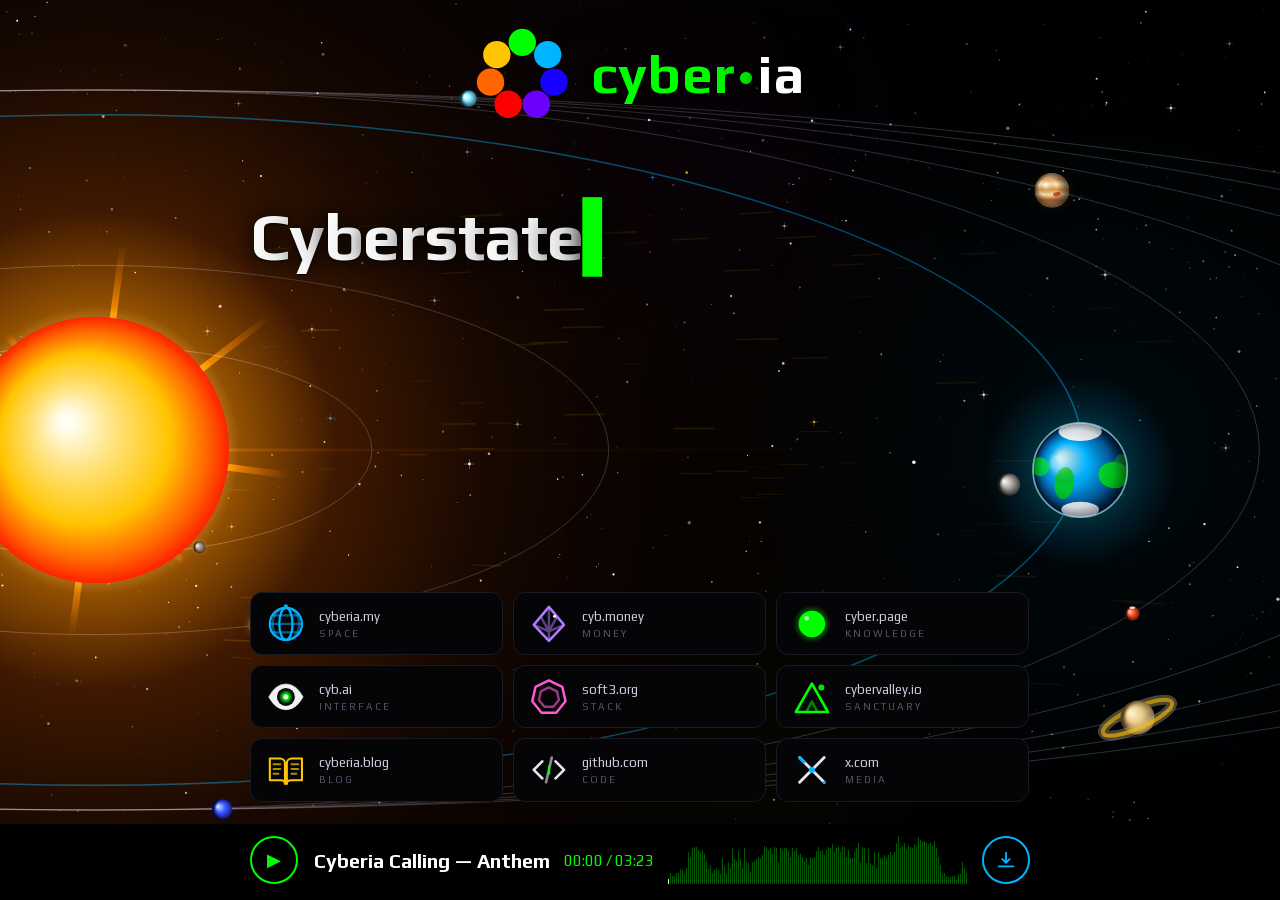
==== index.html @ 70783214 "the sky: sun on the left, earth on the right, the planets on their roads a living solar system behin" ====
<!DOCTYPE html>
<html lang="en">
<head>
<meta charset="UTF-8" />
<meta name="viewport" content="width=device-width, initial-scale=1.0" />
<title>Cyberia — cyberstate led by superintelligence</title>
<meta name="description" content="A cyberstate is a shared mind uniting space, money and knowledge. We build the one where humans, machines, animals and all life flourish together — on the way to the stars." />
<meta name="robots" content="index, follow, max-image-preview:large" />
<link rel="canonical" href="https://cyberia.to/" />
<link rel="icon" type="image/svg+xml" href="/img/flag.svg" />
<link rel="alternate" type="text/markdown" href="/llms.txt" title="cyberia for agents" />
<meta property="og:type" content="website" />
<meta property="og:site_name" content="Cyberia" />
<meta property="og:url" content="https://cyberia.to/" />
<meta property="og:title" content="Cyberia — cyberstate led by superintelligence" />
<meta property="og:description" content="A cyberstate is a shared mind uniting space, money and knowledge. We build the one where humans, machines, animals and all life flourish together — on the way to the stars." />
<meta property="og:image" content="https://cyberia.to/img/card.png" />
<meta property="og:image:width" content="1200" />
<meta property="og:image:height" content="630" />
<meta name="twitter:card" content="summary_large_image" />
<meta name="twitter:site" content="@cyberiacap" />
<meta name="theme-color" content="#000000" />
<link rel="preload" href="/fonts/play-700.woff2" as="font" type="font/woff2" crossorigin />
<link rel="preload" href="/fonts/play-400.woff2" as="font" type="font/woff2" crossorigin />
<style>
@font-face { font-family: 'Play'; font-style: normal; font-weight: 400; font-display: swap; src: url(/fonts/play-400.woff2) format('woff2'); }
@font-face { font-family: 'Play'; font-style: normal; font-weight: 700; font-display: swap; src: url(/fonts/play-700.woff2) format('woff2'); }
:root {
    --green: #00ff01;
    --cyan: #00b4ff;
    --yellow: #ffc501;
    --dim: #556;
    --line: #1a1a24;
}
* { margin: 0; padding: 0; box-sizing: border-box; }
html { background: #000; }
body {
    font-family: 'Play', sans-serif;
    color: #ccc;
    min-height: 100svh;
    display: flex;
    flex-direction: column;
    align-items: center;
    padding: min(48px, 3vh) 20px min(40px, 2.5vh);
    position: relative;
}
canvas.sky {
    position: fixed;
    inset: 0;
    width: 100%;
    height: 100%;
    pointer-events: none;
    z-index: 0;
}
.wrap { width: 100%; max-width: 780px; position: relative; z-index: 1; }
h1, .tagline, .brand .word { text-shadow: 0 1px 2px #000, 0 0 22px #000, 0 0 54px rgba(0,0,0,0.9); }
@media (max-width: 959px) { canvas.sky { display: none !important; } }

/* page: three tiers; 41px is the anthem bar player.js adds at the bottom */
.page { min-height: calc(100svh - min(88px, 5.5vh) - var(--cybp-bar, 76px)); display: flex; flex-direction: column; } /* the anthem bar sets --cybp-bar; every size below scales with the viewport height so the page never scrolls */

/* the brand is the flag and the name, and it leads home */
.top { display: flex; align-items: center; justify-content: center; }
.brand { display: flex; align-items: center; gap: clamp(12px, 2vw, 22px); }
.brand svg { width: min(104px, 11vw, 10.5vh); height: auto; flex: none; transform-origin: 50% 50%; animation: flag-in 1.8s cubic-bezier(0.16, 0.9, 0.2, 1) both; }
.brand:hover svg { animation: flag-turn 1.4s cubic-bezier(0.2, 0.9, 0.2, 1) both; }
.brand svg circle { transform-box: fill-box; transform-origin: center; animation: dot-in 0.9s cubic-bezier(0.2, 0.9, 0.2, 1.4) both; }
.brand svg circle:nth-child(2) { animation-delay: 0.08s; } .brand svg circle:nth-child(3) { animation-delay: 0.16s; } .brand svg circle:nth-child(4) { animation-delay: 0.24s; }
.brand svg circle:nth-child(5) { animation-delay: 0.32s; } .brand svg circle:nth-child(6) { animation-delay: 0.40s; } .brand svg circle:nth-child(7) { animation-delay: 0.48s; }
@keyframes flag-in { 0% { transform: rotate(-720deg) scale(0.3); opacity: 0; } 60% { opacity: 1; } 100% { transform: rotate(0deg) scale(1); opacity: 1; } }
@keyframes flag-turn { 0% { transform: rotate(0deg); } 70% { transform: rotate(385deg); } 100% { transform: rotate(360deg); } }
@keyframes dot-in { 0% { transform: scale(0); } 100% { transform: scale(1); } }
@media (prefers-reduced-motion: reduce) { .brand svg, .brand svg circle { animation: none !important; } }
.brand .word { font-size: min(58px, 5.6vw, 6vh); font-weight: 700; letter-spacing: 1px; line-height: 1; color: #fff; }
.brand .word b { color: var(--green); font-weight: 700; }
.brand .word i { color: #fff; font-style: normal; }
.brand .word .dot { color: var(--green); font-size: 0.7em; font-weight: 400; vertical-align: 0.1em; margin: 0 0.03em; }

/* the thesis, centred between the tiers; three lines on every screen */
.hero { flex: 1; display: flex; flex-direction: column; justify-content: center; padding: min(56px, 3vh) 0; }
h1 {
    font-size: min(72px, 9.2vw, 7.4vh);
    line-height: 1.02;
    color: #fff;
    letter-spacing: -1px;
    margin-bottom: min(18px, 2vh);
    overflow-wrap: anywhere;
}
h1 .g { color: var(--green); }
.tagline {
    font-size: min(19px, 4.4vw, 2.1vh);
    color: #889;
    max-width: 560px;
    line-height: 1.5;
}
.tagline b { color: #ccd; font-weight: 400; }
.caret { color: var(--green); font-weight: 400; animation: caret 0.9s steps(2, end) infinite; }
@keyframes caret { 50% { opacity: 0; } }

/* the bottom tier: the tiles; the anthem bar is fixed below them */
.bottom { margin-top: auto; }

/* tiles: where cyberia lives on the web — three by three, the mark beside the words on a desk, above them on a phone */
.tiles { display: flex; flex-wrap: wrap; gap: min(10px, 1.1vh); }
.tile { flex: 0 0 calc(33.333% - 7px); display: flex; flex-direction: row; align-items: center; gap: 14px; padding: min(13px, 1.3vh) 16px; border: 1px solid var(--line); border-radius: 12px; background: #050508; text-decoration: none; transition: border-color 0.18s, background 0.18s, transform 0.18s, box-shadow 0.18s; }
.tile .ico { display: flex; align-items: center; justify-content: center; width: min(40px, 4.2vh); height: min(40px, 4.2vh); flex: none; overflow: visible; }
.tile .ico svg { width: 100%; height: 100%; display: block; overflow: visible; transition: filter 0.18s, transform 0.18s; }
.tile .txt { display: flex; flex-direction: column; gap: 4px; min-width: 0; }
.tile .dom { font-size: min(13px, 1.5vh); color: #ccd; white-space: nowrap; overflow: hidden; text-overflow: ellipsis; }
.tile .lab { font-size: min(10px, 1.2vh); letter-spacing: 2px; text-transform: uppercase; color: var(--dim); }
.tile:hover { border-color: #2a2a3a; background: #0a0a10; transform: translateY(-3px); box-shadow: 0 10px 30px rgba(0, 0, 0, 0.6); }
.tile:hover .ico svg { filter: drop-shadow(0 0 6px rgba(255, 255, 255, 0.14)); transform: scale(1.1); }
.tile:hover .dom { color: #fff; }
.tile:hover .lab { color: #99a; }

/* the marks are alive: slow, small, and faster under the pointer; still for those who ask for stillness */
.ico * { transform-box: fill-box; transform-origin: center; }
.ico .orbit { transform-box: view-box; transform-origin: 20px 20px; animation: orbit 9s linear infinite; }
.ico .meridian.m1 { animation: meridian 7s ease-in-out infinite; }
.ico .meridian.m2 { animation: meridian 7s ease-in-out infinite -3.5s; }
.ico .gem { animation: gem 6s ease-in-out infinite; }
.ico .spark { animation: spark 3s ease-in-out infinite; }
.ico .halo { animation: halo 4s ease-in-out infinite; }
.ico .pupil { animation: pupil 3.2s ease-in-out infinite; }
.ico .eye { animation: blink 7s ease-in-out infinite; }
.ico .inner { animation: turn 24s linear infinite; }
.ico .sun { animation: sun 8s ease-in-out infinite; }
.ico .lines path { animation: write 6s ease-in-out infinite; }
.ico .cursor { animation: cursor 1.1s steps(2, end) infinite; }
.ico .bracket.l { animation: bracket-l 5s ease-in-out infinite; } .ico .bracket.r { animation: bracket-r 5s ease-in-out infinite; }
.ico .beam { animation: beam 3.2s linear infinite; }
.ico .node { animation: node 3.2s ease-in-out infinite; }
.ico .lines .l2 { animation-delay: 0.4s; } .ico .lines .l3 { animation-delay: 0.8s; }
.ico .lines .l4 { animation-delay: 1.2s; } .ico .lines .l5 { animation-delay: 1.6s; } .ico .lines .l6 { animation-delay: 2s; }
.tile:hover .ico .orbit { animation-duration: 2.5s; }
.tile:hover .ico .inner { animation-duration: 4s; }
.tile:hover .ico .halo, .tile:hover .ico .pupil { animation-duration: 1.2s; }
.tile:hover .ico .gem { animation-duration: 2s; }
.tile:hover .ico .beam, .tile:hover .ico .node { animation-duration: 1.1s; }
@keyframes orbit { to { transform: rotate(360deg); } }
@keyframes meridian { 0%, 100% { rx: 7px; } 50% { rx: 15px; } }
@keyframes gem { 0%, 100% { transform: scaleX(1); } 50% { transform: scaleX(0.82); } }
@keyframes spark { 0%, 100% { opacity: 0.2; transform: scale(0.7); } 50% { opacity: 1; transform: scale(1.3); } }
@keyframes halo { 0%, 100% { transform: scale(0.9); opacity: 0.35; } 50% { transform: scale(1.15); opacity: 0.6; } }
@keyframes pupil { 0%, 100% { transform: scale(0.85); opacity: 0.85; } 50% { transform: scale(1.1); opacity: 1; } }
@keyframes blink { 0%, 92%, 100% { transform: scaleY(1); } 95% { transform: scaleY(0.06); } }
@keyframes turn { to { transform: rotate(360deg); } }
@keyframes sun { 0%, 100% { transform: translateY(0); opacity: 0.9; } 50% { transform: translateY(-3px); opacity: 0.55; } }
@keyframes cursor { 0%, 100% { opacity: 1; } 50% { opacity: 0; } }
@keyframes bracket-l { 0%, 100% { transform: translateX(0); } 50% { transform: translateX(-1.5px); } }
@keyframes bracket-r { 0%, 100% { transform: translateX(0); } 50% { transform: translateX(1.5px); } }
@keyframes beam { from { stroke-dashoffset: 100; } to { stroke-dashoffset: 0; } }
@keyframes node { 0%, 100% { transform: scale(0.8); opacity: 0.6; } 50% { transform: scale(1.25); opacity: 1; } }
@keyframes write { 0%, 100% { opacity: 0.25; } 40%, 60% { opacity: 1; } }
@media (prefers-reduced-motion: reduce) { .ico * { animation: none !important; } }

@media (max-width: 600px) {
    body { padding: min(20px, 2.4vh) 16px min(24px, 2.8vh); }
    .page { min-height: calc(100svh - min(44px, 5.2vh) - var(--cybp-bar, 58px)); }
    .brand svg { width: min(52px, 6.5vh); }
    .brand .word { font-size: min(26px, 3.3vh); }
    .hero { padding: min(24px, 2.4vh) 0; }
    h1 { font-size: min(40px, 9vw, 5.4vh); margin-bottom: min(12px, 1.4vh); }
    .tagline { font-size: min(16px, 2vh); line-height: 1.45; }
    .tiles { gap: min(8px, 1vh); }
    .tile { flex: 0 0 calc(33.333% - 6px); flex-direction: column; gap: min(5px, 0.6vh); padding: min(11px, 1.3vh) 4px min(9px, 1.1vh); border-radius: 10px; }
    .tile .ico { width: min(30px, 3.8vh); height: min(30px, 3.8vh); }
    .tile .txt { align-items: center; gap: 2px; }
    .tile .dom { font-size: min(10.5px, 1.4vh); max-width: 100%; }
    .tile .lab { font-size: min(9px, 1.2vh); letter-spacing: 1.5px; }
}
@media (max-width: 600px) and (max-height: 700px) {
    .hero { padding: 14px 0; }
    .tile .lab { display: none; }
}
</style>
<script type="application/ld+json">[{"@context": "https://schema.org", "@type": "Organization", "@id": "https://cyberia.to/#org", "name": "Cyberia", "alternateName": "cyberia", "url": "https://cyberia.to/", "slogan": "cyberstate led by superintelligence", "description": "A cyberstate is a shared mind uniting space, money and knowledge. We build the one where humans, machines, animals and all life flourish together — on the way to the stars.", "logo": "https://cyberia.to/img/flag.svg", "image": "https://cyberia.to/img/card.png", "sameAs": ["https://cyberia.my", "https://cyb.money", "https://cyber.page", "https://cyb.ai", "https://soft3.org", "https://cybervalley.io", "https://cyberia.blog", "https://github.com/cyberia-to", "https://x.com/cyberiacap"], "foundingDate": "2021"}, {"@context": "https://schema.org", "@type": "WebSite", "@id": "https://cyberia.to/#site", "url": "https://cyberia.to/", "name": "Cyberia", "inLanguage": "en", "publisher": {"@id": "https://cyberia.to/#org"}}, {"@context": "https://schema.org", "@type": "MusicRecording", "name": "Cyberia Calling", "alternativeHeadline": "the anthem of cyberia", "byArtist": {"@type": "Person", "name": "st_joy", "sameAs": "https://x.com/st_joy"}, "duration": "PT3M23S", "datePublished": "2026", "contentUrl": "https://cyberia.to/cyberia.calling.mp3", "encodingFormat": "audio/mpeg", "license": "https://cyber.page/license"}]</script>
</head>
<body>
<div class="wrap page">

    <header class="top">
        <div class="brand">
            <svg viewBox="15.5 15 69 68" xmlns="http://www.w3.org/2000/svg" role="img" aria-label="the flag of cyberia: seven circles in a heptagon">
                <circle cx="50" cy="26.25" r="10" fill="#00ff01"/>
                <circle cx="68.57" cy="35.19" r="10" fill="#00b4ff"/>
                <circle cx="73.15" cy="55.28" r="10" fill="#1700fe"/>
                <circle cx="60.30" cy="71.40" r="10" fill="#6b00fe"/>
                <circle cx="39.70" cy="71.40" r="10" fill="#fe0000"/>
                <circle cx="26.85" cy="55.28" r="10" fill="#ff6501"/>
                <circle cx="31.43" cy="35.19" r="10" fill="#ffc501"/>
            </svg>
            <span class="word"><b>cyber</b><span class="dot">•</span><i>ia</i></span>
        </div>
    </header>

    <main class="hero">
        <h1>Cyberstate<br />led by<br /><span class="g">superintelligence</span></h1>
        <p class="tagline">
            A cyberstate is a shared mind uniting space, money and knowledge.
            We build the one where humans, machines, animals and all life flourish together
            — on the way to the stars.
        </p>
    </main>

    <footer class="bottom">
        <nav class="tiles" aria-label="cyberia on the web">
            <a class="tile" href="https://cyberia.my" target="_blank" rel="noopener"><span class="ico"><svg viewBox="0 0 40 40" fill="none" stroke="#00b4ff" stroke-width="2.4" aria-hidden="true"><circle cx="20" cy="20" r="17"/><ellipse class="meridian m1" cx="20" cy="20" rx="7" ry="17"/><ellipse class="meridian m2" cx="20" cy="20" rx="14" ry="17" opacity="0.45"/><path d="M3.5 20h33M6.3 11h27.4M6.3 29h27.4" opacity="0.5"/><g class="orbit"><circle cx="20" cy="1.5" r="2.2" fill="#00b4ff" stroke="none"/></g></svg></span><span class="txt"><span class="dom">cyberia.my</span><span class="lab">space</span></span></a>
            <a class="tile" href="https://cyb.money" target="_blank" rel="noopener"><span class="ico"><svg viewBox="0 0 40 40" fill="none" stroke="#b07cff" stroke-width="2.6" stroke-linejoin="round" aria-hidden="true"><g class="gem"><path d="M20 2 36 21 20 38 4 21z"/><path d="M4 21l16 7 16-7M20 2v36M11 11.5 20 28 29 11.5" opacity="0.5"/></g><circle class="spark" cx="26" cy="12" r="1.6" fill="#fff" stroke="none"/></svg></span><span class="txt"><span class="dom">cyb.money</span><span class="lab">money</span></span></a>
            <a class="tile" href="https://cyber.page" target="_blank" rel="noopener"><span class="ico"><svg viewBox="0 0 40 40" aria-hidden="true"><defs><radialGradient id="g-halo"><stop offset="55%" stop-color="#00ff01"/><stop offset="100%" stop-color="#00ff01" stop-opacity="0"/></radialGradient></defs><circle class="halo" cx="20" cy="20" r="20" fill="url(#g-halo)" opacity="0.45"/><circle cx="20" cy="20" r="14" fill="#00ff01"/><circle class="spark" cx="14.5" cy="14" r="2.4" fill="#fff" opacity="0.7"/></svg></span><span class="txt"><span class="dom">cyber.page</span><span class="lab">knowledge</span></span></a>
            <a class="tile" href="https://cyb.ai" target="_blank" rel="noopener"><span class="ico"><svg viewBox="0 0 40 40" aria-hidden="true"><defs><radialGradient id="g-iris" cx="50%" cy="50%" r="50%"><stop offset="0%" stop-color="#1b4d2b"/><stop offset="70%" stop-color="#0a1b12"/><stop offset="100%" stop-color="#050a07"/></radialGradient><radialGradient id="g-pupil"><stop offset="0%" stop-color="#eafff0"/><stop offset="35%" stop-color="#00ff01"/><stop offset="100%" stop-color="#00ff01" stop-opacity="0"/></radialGradient></defs><g class="eye"><path d="M2 20c5-9 11-13.5 18-13.5S33 11 38 20c-5 9-11 13.5-18 13.5S7 29 2 20z" fill="#f2f2f6"/><path d="M2 20c5-9 11-13.5 18-13.5S33 11 38 20c-5 9-11 13.5-18 13.5S7 29 2 20z" fill="none" stroke="#fff" stroke-width="1.2" opacity="0.6"/><circle cx="20" cy="20" r="9.5" fill="url(#g-iris)"/><circle class="pupil" cx="20" cy="20" r="7" fill="url(#g-pupil)"/><circle cx="20" cy="20" r="2.6" fill="#f4fff6"/></g></svg></span><span class="txt"><span class="dom">cyb.ai</span><span class="lab">interface</span></span></a>
            <a class="tile" href="https://soft3.org" target="_blank" rel="noopener"><span class="ico"><svg viewBox="0 0 40 40" fill="none" stroke="#ff5bd1" stroke-width="2.6" stroke-linejoin="round" aria-hidden="true"><polygon points="20,2.5 34.1,9.3 37.6,24.5 27.8,36.7 12.2,36.7 2.4,24.5 5.9,9.3"/><polygon class="inner" points="20,10 28.5,14.1 30.6,23.2 24.7,30.5 15.3,30.5 9.4,23.2 11.5,14.1" opacity="0.6"/></svg></span><span class="txt"><span class="dom">soft3.org</span><span class="lab">stack</span></span></a>
            <a class="tile" href="https://cybervalley.io" target="_blank" rel="noopener"><span class="ico"><svg viewBox="0 0 40 40" fill="none" stroke="#00ff01" stroke-width="2.8" stroke-linejoin="round" aria-hidden="true"><circle class="sun" cx="30" cy="10" r="3.2" fill="#00ff01" stroke="none" opacity="0.9"/><polygon points="20,6 37,36 3,36"/><path d="M14 36 20 25l6 11" opacity="0.5"/></svg></span><span class="txt"><span class="dom">cybervalley.io</span><span class="lab">sanctuary</span></span></a>
            <a class="tile" href="https://cyberia.blog" target="_blank" rel="noopener"><span class="ico"><svg viewBox="0 0 40 40" fill="none" stroke="#ffc501" stroke-width="2.2" stroke-linejoin="round" stroke-linecap="round" aria-hidden="true"><path d="M3 8h11a5 5 0 0 1 5 5v22a4 4 0 0 0-4-4H3z"/><path d="M37 8H26a5 5 0 0 0-5 5v22a4 4 0 0 1 4-4h12z"/><g class="lines" opacity="0.7"><path class="l1" d="M7 14h7"/><path class="l2" d="M7 19h7"/><path class="l3" d="M7 24h5"/><path class="l4" d="M26 14h7"/><path class="l5" d="M26 19h7"/><path class="l6" d="M26 24h5"/></g></svg></span><span class="txt"><span class="dom">cyberia.blog</span><span class="lab">blog</span></span></a>
            <a class="tile" href="https://github.com/cyberia-to" target="_blank" rel="noopener me"><span class="ico"><svg viewBox="0 0 40 40" fill="none" stroke="#e6e6ee" stroke-width="2.8" stroke-linecap="round" stroke-linejoin="round" aria-hidden="true"><path class="bracket l" d="M13 11 4 20l9 9"/><path class="bracket r" d="M27 11l9 9-9 9"/><path class="slash" d="M23 7 17 33" opacity="0.6"/><rect class="cursor" x="19.2" y="15" width="2.2" height="10" rx="1" fill="#00ff01" stroke="none"/></svg></span><span class="txt"><span class="dom">github.com</span><span class="lab">code</span></span></a>
            <a class="tile" href="https://x.com/cyberiacap" target="_blank" rel="noopener me"><span class="ico"><svg viewBox="0 0 40 40" fill="none" stroke="#e6e6ee" stroke-width="3" stroke-linecap="round" aria-hidden="true"><path d="M7 7l26 26"/><path d="M33 7 7 33"/><path class="beam" d="M7 7l26 26" stroke="#00b4ff" stroke-width="3.2" pathLength="100" stroke-dasharray="18 82"/><circle class="node" cx="20" cy="20" r="3.2" fill="#00b4ff" stroke="none"/></svg></span><span class="txt"><span class="dom">x.com</span><span class="lab">media</span></span></a>
        </nav>
    </footer>

</div>
<script src="/sky.js" defer></script>
<script src="/player.js" async data-track="anthem"></script>
<script>
/* the thesis types itself for a visitor; the text is in the html for everyone else and for those who ask for stillness */
(function () {
    if (matchMedia('(prefers-reduced-motion: reduce)').matches) return;
    var parts = [].slice.call(document.querySelectorAll('.hero h1, .hero .tagline'));
    function nodes(el, out) { el.childNodes.forEach(function (n) { if (n.nodeType === 3) { if (n.textContent.trim()) out.push(n); } else if (n.nodeName !== 'BR') nodes(n, out); }); return out; }
    var queue = [];
    parts.forEach(function (el) {
        el.style.minHeight = el.getBoundingClientRect().height + 'px';
        nodes(el, []).forEach(function (n) {
            var text = n.textContent.replace(/\s+/g, ' ').trim(), span = document.createElement('span');
            n.parentNode.replaceChild(span, n);
            queue.push({ span: span, text: text, pace: el.tagName === 'H1' ? 55 : 14 });
        });
    });
    var cursor = document.createElement('span'); cursor.className = 'caret'; cursor.textContent = '\u258D';
    var i = 0, j = 0;
    function step() {
        if (i >= queue.length) return cursor.remove();
        var q = queue[i];
        if (j === 0) q.span.appendChild(cursor);
        if (j < q.text.length) {
            var ch = q.text.charAt(j++); q.span.insertBefore(document.createTextNode(ch), cursor);
            setTimeout(step, ch === ' ' ? q.pace * 1.6 : q.pace + Math.random() * q.pace * 0.6);
        } else { i++; j = 0; setTimeout(step, 260); }
    }
    setTimeout(step, 400);
})();
</script>
</body>
</html>
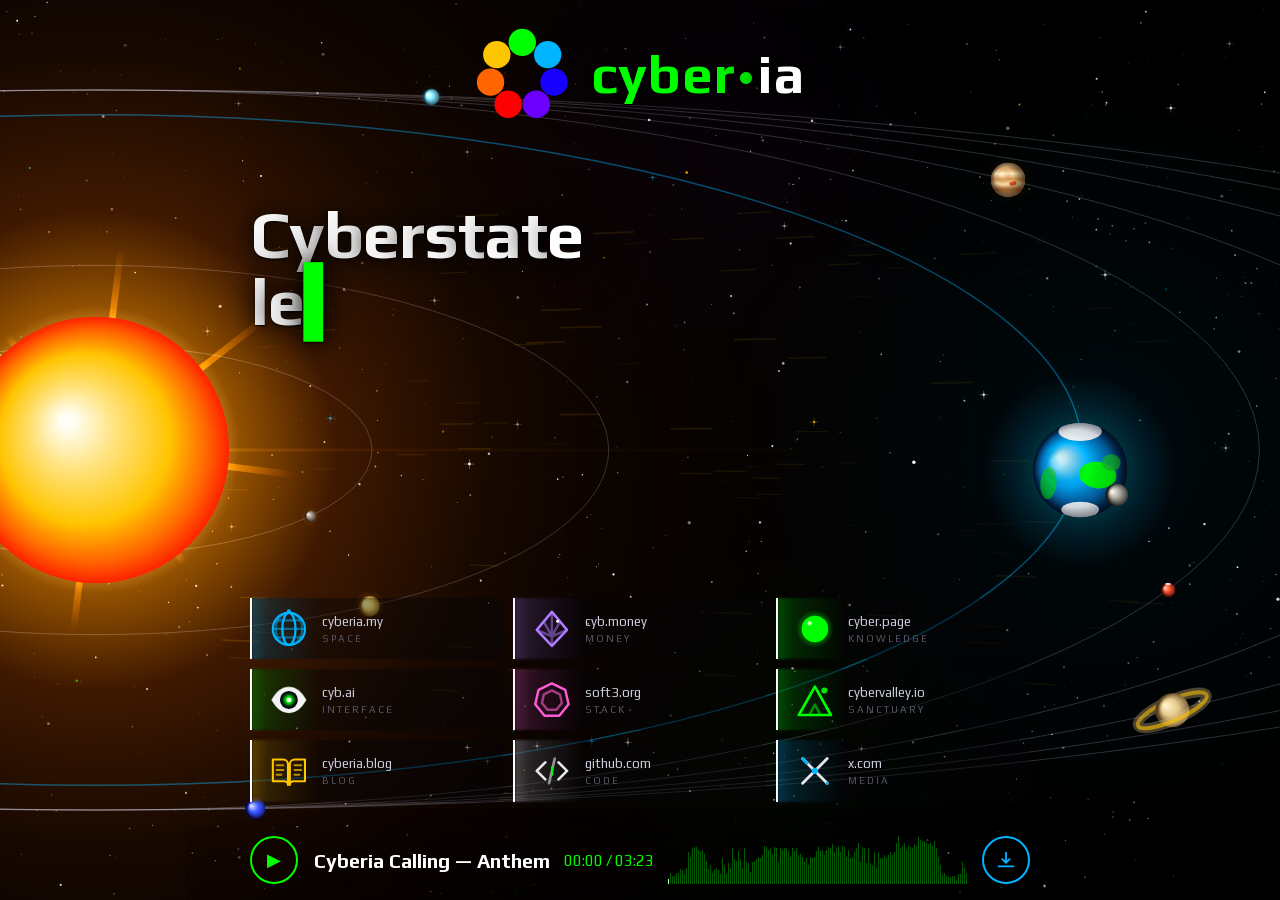
==== commit 37b181c5: "the thesis in two breaths; sabers, a soft anthem, a quieter sky the first sentence of the tagline st" ====
--- a/index.html
+++ b/index.html
@@ -76,7 +76,7 @@
 .brand .word i { color: #fff; font-style: normal; }
 .brand .word .dot { color: var(--green); font-size: 0.7em; font-weight: 400; vertical-align: 0.1em; margin: 0 0.03em; }
 
-/* the thesis, centred between the tiers; three lines on every screen */
+/* the thesis, centred between the tiers */
 .hero { flex: 1; display: flex; flex-direction: column; justify-content: center; padding: min(56px, 3vh) 0; }
 h1 {
     font-size: min(72px, 9.2vw, 7.4vh);
@@ -88,11 +88,15 @@
 }
 h1 .g { color: var(--green); }
 .tagline {
-    font-size: min(19px, 4.4vw, 2.1vh);
+    display: flex;
+    flex-direction: column;
+    gap: 0.55em;
+    font-size: min(19px, 2.4vw, 2.1vh);
     color: #889;
-    max-width: 560px;
+    max-width: 100%;
     line-height: 1.5;
 }
+.tagline .t1 { white-space: nowrap; }
 .tagline b { color: #ccd; font-weight: 400; }
 .caret { color: var(--green); font-weight: 400; animation: caret 0.9s steps(2, end) infinite; }
 @keyframes caret { 50% { opacity: 0; } }
@@ -100,15 +104,51 @@
 /* the bottom tier: the tiles; the anthem bar is fixed below them */
 .bottom { margin-top: auto; }
 
-/* tiles: where cyberia lives on the web — three by three, the mark beside the words on a desk, above them on a phone */
+/* tiles: where cyberia lives on the web — three by three; a saber on the left, as on old.cyb.ai */
 .tiles { display: flex; flex-wrap: wrap; gap: min(10px, 1.1vh); }
-.tile { flex: 0 0 calc(33.333% - 7px); display: flex; flex-direction: row; align-items: center; gap: 14px; padding: min(13px, 1.3vh) 16px; border: 1px solid var(--line); border-radius: 12px; background: #050508; text-decoration: none; transition: border-color 0.18s, background 0.18s, transform 0.18s, box-shadow 0.18s; }
-.tile .ico { display: flex; align-items: center; justify-content: center; width: min(40px, 4.2vh); height: min(40px, 4.2vh); flex: none; overflow: visible; }
+.tile {
+    --saber: 0, 255, 1;
+    flex: 0 0 calc(33.333% - 7px);
+    display: flex;
+    flex-direction: row;
+    align-items: center;
+    gap: 14px;
+    padding: min(13px, 1.3vh) 16px min(13px, 1.3vh) 18px;
+    position: relative;
+    isolation: isolate;
+    border: 0;
+    border-left: 2px solid #fff;
+    border-radius: 0 12px 12px 0;
+    background: rgba(5, 5, 8, 0.42);
+    text-decoration: none;
+    transition: border-color 0.18s, background 0.18s, transform 0.18s, box-shadow 0.18s;
+}
+.tile::before {
+    content: '';
+    position: absolute;
+    z-index: -1;
+    left: 0; top: 0;
+    height: 100%;
+    width: 28%;
+    pointer-events: none;
+    filter: blur(1.2px);
+    background: linear-gradient(to left, rgba(0,0,0,0) 0%, rgba(var(--saber), 0.14) 78%, rgba(var(--saber), 0.28) 100%);
+}
+.tile .ico { display: flex; align-items: center; justify-content: center; width: min(40px, 4.2vh); height: min(40px, 4.2vh); flex: none; overflow: visible; position: relative; z-index: 1; }
 .tile .ico svg { width: 100%; height: 100%; display: block; overflow: visible; transition: filter 0.18s, transform 0.18s; }
-.tile .txt { display: flex; flex-direction: column; gap: 4px; min-width: 0; }
+.tile .txt { display: flex; flex-direction: column; gap: 4px; min-width: 0; position: relative; z-index: 1; }
 .tile .dom { font-size: min(13px, 1.5vh); color: #ccd; white-space: nowrap; overflow: hidden; text-overflow: ellipsis; }
 .tile .lab { font-size: min(10px, 1.2vh); letter-spacing: 2px; text-transform: uppercase; color: var(--dim); }
-.tile:hover { border-color: #2a2a3a; background: #0a0a10; transform: translateY(-3px); box-shadow: 0 10px 30px rgba(0, 0, 0, 0.6); }
+.tile:hover {
+    border-left-color: rgb(var(--saber));
+    background: rgba(8, 8, 14, 0.62);
+    transform: translateY(-3px);
+    box-shadow: -2px 0 18px rgba(var(--saber), 0.28);
+}
+.tile:hover::before {
+    width: 42%;
+    background: linear-gradient(to left, rgba(0,0,0,0) 0%, rgba(var(--saber), 0.22) 70%, rgba(var(--saber), 0.5) 100%);
+}
 .tile:hover .ico svg { filter: drop-shadow(0 0 6px rgba(255, 255, 255, 0.14)); transform: scale(1.1); }
 .tile:hover .dom { color: #fff; }
 .tile:hover .lab { color: #99a; }
@@ -162,8 +202,9 @@
     .hero { padding: min(24px, 2.4vh) 0; }
     h1 { font-size: min(40px, 9vw, 5.4vh); margin-bottom: min(12px, 1.4vh); }
     .tagline { font-size: min(16px, 2vh); line-height: 1.45; }
+    .tagline .t1 { white-space: normal; }
     .tiles { gap: min(8px, 1vh); }
-    .tile { flex: 0 0 calc(33.333% - 6px); flex-direction: column; gap: min(5px, 0.6vh); padding: min(11px, 1.3vh) 4px min(9px, 1.1vh); border-radius: 10px; }
+    .tile { flex: 0 0 calc(33.333% - 6px); flex-direction: column; gap: min(5px, 0.6vh); padding: min(11px, 1.3vh) 4px min(9px, 1.1vh) 8px; border-radius: 0 10px 10px 0; }
     .tile .ico { width: min(30px, 3.8vh); height: min(30px, 3.8vh); }
     .tile .txt { align-items: center; gap: 2px; }
     .tile .dom { font-size: min(10.5px, 1.4vh); max-width: 100%; }
@@ -197,23 +238,22 @@
     <main class="hero">
         <h1>Cyberstate<br />led by<br /><span class="g">superintelligence</span></h1>
         <p class="tagline">
-            A cyberstate is a shared mind uniting space, money and knowledge.
-            We build the one where humans, machines, animals and all life flourish together
-            — on the way to the stars.
+            <span class="t1">A cyberstate is a shared mind uniting space, money and knowledge.</span>
+            <span class="t2">We build the one where humans, machines, animals and all life flourish together — on the way to the stars.</span>
         </p>
     </main>
 
     <footer class="bottom">
         <nav class="tiles" aria-label="cyberia on the web">
-            <a class="tile" href="https://cyberia.my" target="_blank" rel="noopener"><span class="ico"><svg viewBox="0 0 40 40" fill="none" stroke="#00b4ff" stroke-width="2.4" aria-hidden="true"><circle cx="20" cy="20" r="17"/><ellipse class="meridian m1" cx="20" cy="20" rx="7" ry="17"/><ellipse class="meridian m2" cx="20" cy="20" rx="14" ry="17" opacity="0.45"/><path d="M3.5 20h33M6.3 11h27.4M6.3 29h27.4" opacity="0.5"/><g class="orbit"><circle cx="20" cy="1.5" r="2.2" fill="#00b4ff" stroke="none"/></g></svg></span><span class="txt"><span class="dom">cyberia.my</span><span class="lab">space</span></span></a>
-            <a class="tile" href="https://cyb.money" target="_blank" rel="noopener"><span class="ico"><svg viewBox="0 0 40 40" fill="none" stroke="#b07cff" stroke-width="2.6" stroke-linejoin="round" aria-hidden="true"><g class="gem"><path d="M20 2 36 21 20 38 4 21z"/><path d="M4 21l16 7 16-7M20 2v36M11 11.5 20 28 29 11.5" opacity="0.5"/></g><circle class="spark" cx="26" cy="12" r="1.6" fill="#fff" stroke="none"/></svg></span><span class="txt"><span class="dom">cyb.money</span><span class="lab">money</span></span></a>
-            <a class="tile" href="https://cyber.page" target="_blank" rel="noopener"><span class="ico"><svg viewBox="0 0 40 40" aria-hidden="true"><defs><radialGradient id="g-halo"><stop offset="55%" stop-color="#00ff01"/><stop offset="100%" stop-color="#00ff01" stop-opacity="0"/></radialGradient></defs><circle class="halo" cx="20" cy="20" r="20" fill="url(#g-halo)" opacity="0.45"/><circle cx="20" cy="20" r="14" fill="#00ff01"/><circle class="spark" cx="14.5" cy="14" r="2.4" fill="#fff" opacity="0.7"/></svg></span><span class="txt"><span class="dom">cyber.page</span><span class="lab">knowledge</span></span></a>
-            <a class="tile" href="https://cyb.ai" target="_blank" rel="noopener"><span class="ico"><svg viewBox="0 0 40 40" aria-hidden="true"><defs><radialGradient id="g-iris" cx="50%" cy="50%" r="50%"><stop offset="0%" stop-color="#1b4d2b"/><stop offset="70%" stop-color="#0a1b12"/><stop offset="100%" stop-color="#050a07"/></radialGradient><radialGradient id="g-pupil"><stop offset="0%" stop-color="#eafff0"/><stop offset="35%" stop-color="#00ff01"/><stop offset="100%" stop-color="#00ff01" stop-opacity="0"/></radialGradient></defs><g class="eye"><path d="M2 20c5-9 11-13.5 18-13.5S33 11 38 20c-5 9-11 13.5-18 13.5S7 29 2 20z" fill="#f2f2f6"/><path d="M2 20c5-9 11-13.5 18-13.5S33 11 38 20c-5 9-11 13.5-18 13.5S7 29 2 20z" fill="none" stroke="#fff" stroke-width="1.2" opacity="0.6"/><circle cx="20" cy="20" r="9.5" fill="url(#g-iris)"/><circle class="pupil" cx="20" cy="20" r="7" fill="url(#g-pupil)"/><circle cx="20" cy="20" r="2.6" fill="#f4fff6"/></g></svg></span><span class="txt"><span class="dom">cyb.ai</span><span class="lab">interface</span></span></a>
-            <a class="tile" href="https://soft3.org" target="_blank" rel="noopener"><span class="ico"><svg viewBox="0 0 40 40" fill="none" stroke="#ff5bd1" stroke-width="2.6" stroke-linejoin="round" aria-hidden="true"><polygon points="20,2.5 34.1,9.3 37.6,24.5 27.8,36.7 12.2,36.7 2.4,24.5 5.9,9.3"/><polygon class="inner" points="20,10 28.5,14.1 30.6,23.2 24.7,30.5 15.3,30.5 9.4,23.2 11.5,14.1" opacity="0.6"/></svg></span><span class="txt"><span class="dom">soft3.org</span><span class="lab">stack</span></span></a>
-            <a class="tile" href="https://cybervalley.io" target="_blank" rel="noopener"><span class="ico"><svg viewBox="0 0 40 40" fill="none" stroke="#00ff01" stroke-width="2.8" stroke-linejoin="round" aria-hidden="true"><circle class="sun" cx="30" cy="10" r="3.2" fill="#00ff01" stroke="none" opacity="0.9"/><polygon points="20,6 37,36 3,36"/><path d="M14 36 20 25l6 11" opacity="0.5"/></svg></span><span class="txt"><span class="dom">cybervalley.io</span><span class="lab">sanctuary</span></span></a>
-            <a class="tile" href="https://cyberia.blog" target="_blank" rel="noopener"><span class="ico"><svg viewBox="0 0 40 40" fill="none" stroke="#ffc501" stroke-width="2.2" stroke-linejoin="round" stroke-linecap="round" aria-hidden="true"><path d="M3 8h11a5 5 0 0 1 5 5v22a4 4 0 0 0-4-4H3z"/><path d="M37 8H26a5 5 0 0 0-5 5v22a4 4 0 0 1 4-4h12z"/><g class="lines" opacity="0.7"><path class="l1" d="M7 14h7"/><path class="l2" d="M7 19h7"/><path class="l3" d="M7 24h5"/><path class="l4" d="M26 14h7"/><path class="l5" d="M26 19h7"/><path class="l6" d="M26 24h5"/></g></svg></span><span class="txt"><span class="dom">cyberia.blog</span><span class="lab">blog</span></span></a>
-            <a class="tile" href="https://github.com/cyberia-to" target="_blank" rel="noopener me"><span class="ico"><svg viewBox="0 0 40 40" fill="none" stroke="#e6e6ee" stroke-width="2.8" stroke-linecap="round" stroke-linejoin="round" aria-hidden="true"><path class="bracket l" d="M13 11 4 20l9 9"/><path class="bracket r" d="M27 11l9 9-9 9"/><path class="slash" d="M23 7 17 33" opacity="0.6"/><rect class="cursor" x="19.2" y="15" width="2.2" height="10" rx="1" fill="#00ff01" stroke="none"/></svg></span><span class="txt"><span class="dom">github.com</span><span class="lab">code</span></span></a>
-            <a class="tile" href="https://x.com/cyberiacap" target="_blank" rel="noopener me"><span class="ico"><svg viewBox="0 0 40 40" fill="none" stroke="#e6e6ee" stroke-width="3" stroke-linecap="round" aria-hidden="true"><path d="M7 7l26 26"/><path d="M33 7 7 33"/><path class="beam" d="M7 7l26 26" stroke="#00b4ff" stroke-width="3.2" pathLength="100" stroke-dasharray="18 82"/><circle class="node" cx="20" cy="20" r="3.2" fill="#00b4ff" stroke="none"/></svg></span><span class="txt"><span class="dom">x.com</span><span class="lab">media</span></span></a>
+            <a class="tile" style="--saber:0,180,255" href="https://cyberia.my" target="_blank" rel="noopener"><span class="ico"><svg viewBox="0 0 40 40" fill="none" stroke="#00b4ff" stroke-width="2.4" aria-hidden="true"><circle cx="20" cy="20" r="17"/><ellipse class="meridian m1" cx="20" cy="20" rx="7" ry="17"/><ellipse class="meridian m2" cx="20" cy="20" rx="14" ry="17" opacity="0.45"/><path d="M3.5 20h33M6.3 11h27.4M6.3 29h27.4" opacity="0.5"/><g class="orbit"><circle cx="20" cy="1.5" r="2.2" fill="#00b4ff" stroke="none"/></g></svg></span><span class="txt"><span class="dom">cyberia.my</span><span class="lab">space</span></span></a>
+            <a class="tile" style="--saber:176,124,255" href="https://cyb.money" target="_blank" rel="noopener"><span class="ico"><svg viewBox="0 0 40 40" fill="none" stroke="#b07cff" stroke-width="2.6" stroke-linejoin="round" aria-hidden="true"><g class="gem"><path d="M20 2 36 21 20 38 4 21z"/><path d="M4 21l16 7 16-7M20 2v36M11 11.5 20 28 29 11.5" opacity="0.5"/></g><circle class="spark" cx="26" cy="12" r="1.6" fill="#fff" stroke="none"/></svg></span><span class="txt"><span class="dom">cyb.money</span><span class="lab">money</span></span></a>
+            <a class="tile" style="--saber:0,255,1" href="https://cyber.page" target="_blank" rel="noopener"><span class="ico"><svg viewBox="0 0 40 40" aria-hidden="true"><defs><radialGradient id="g-halo"><stop offset="55%" stop-color="#00ff01"/><stop offset="100%" stop-color="#00ff01" stop-opacity="0"/></radialGradient></defs><circle class="halo" cx="20" cy="20" r="20" fill="url(#g-halo)" opacity="0.45"/><circle cx="20" cy="20" r="14" fill="#00ff01"/><circle class="spark" cx="14.5" cy="14" r="2.4" fill="#fff" opacity="0.7"/></svg></span><span class="txt"><span class="dom">cyber.page</span><span class="lab">knowledge</span></span></a>
+            <a class="tile" style="--saber:0,255,1" href="https://cyb.ai" target="_blank" rel="noopener"><span class="ico"><svg viewBox="0 0 40 40" aria-hidden="true"><defs><radialGradient id="g-iris" cx="50%" cy="50%" r="50%"><stop offset="0%" stop-color="#1b4d2b"/><stop offset="70%" stop-color="#0a1b12"/><stop offset="100%" stop-color="#050a07"/></radialGradient><radialGradient id="g-pupil"><stop offset="0%" stop-color="#eafff0"/><stop offset="35%" stop-color="#00ff01"/><stop offset="100%" stop-color="#00ff01" stop-opacity="0"/></radialGradient></defs><g class="eye"><path d="M2 20c5-9 11-13.5 18-13.5S33 11 38 20c-5 9-11 13.5-18 13.5S7 29 2 20z" fill="#f2f2f6"/><path d="M2 20c5-9 11-13.5 18-13.5S33 11 38 20c-5 9-11 13.5-18 13.5S7 29 2 20z" fill="none" stroke="#fff" stroke-width="1.2" opacity="0.6"/><circle cx="20" cy="20" r="9.5" fill="url(#g-iris)"/><circle class="pupil" cx="20" cy="20" r="7" fill="url(#g-pupil)"/><circle cx="20" cy="20" r="2.6" fill="#f4fff6"/></g></svg></span><span class="txt"><span class="dom">cyb.ai</span><span class="lab">interface</span></span></a>
+            <a class="tile" style="--saber:255,91,209" href="https://soft3.org" target="_blank" rel="noopener"><span class="ico"><svg viewBox="0 0 40 40" fill="none" stroke="#ff5bd1" stroke-width="2.6" stroke-linejoin="round" aria-hidden="true"><polygon points="20,2.5 34.1,9.3 37.6,24.5 27.8,36.7 12.2,36.7 2.4,24.5 5.9,9.3"/><polygon class="inner" points="20,10 28.5,14.1 30.6,23.2 24.7,30.5 15.3,30.5 9.4,23.2 11.5,14.1" opacity="0.6"/></svg></span><span class="txt"><span class="dom">soft3.org</span><span class="lab">stack</span></span></a>
+            <a class="tile" style="--saber:0,255,1" href="https://cybervalley.io" target="_blank" rel="noopener"><span class="ico"><svg viewBox="0 0 40 40" fill="none" stroke="#00ff01" stroke-width="2.8" stroke-linejoin="round" aria-hidden="true"><circle class="sun" cx="30" cy="10" r="3.2" fill="#00ff01" stroke="none" opacity="0.9"/><polygon points="20,6 37,36 3,36"/><path d="M14 36 20 25l6 11" opacity="0.5"/></svg></span><span class="txt"><span class="dom">cybervalley.io</span><span class="lab">sanctuary</span></span></a>
+            <a class="tile" style="--saber:255,197,1" href="https://cyberia.blog" target="_blank" rel="noopener"><span class="ico"><svg viewBox="0 0 40 40" fill="none" stroke="#ffc501" stroke-width="2.2" stroke-linejoin="round" stroke-linecap="round" aria-hidden="true"><path d="M3 8h11a5 5 0 0 1 5 5v22a4 4 0 0 0-4-4H3z"/><path d="M37 8H26a5 5 0 0 0-5 5v22a4 4 0 0 1 4-4h12z"/><g class="lines" opacity="0.7"><path class="l1" d="M7 14h7"/><path class="l2" d="M7 19h7"/><path class="l3" d="M7 24h5"/><path class="l4" d="M26 14h7"/><path class="l5" d="M26 19h7"/><path class="l6" d="M26 24h5"/></g></svg></span><span class="txt"><span class="dom">cyberia.blog</span><span class="lab">blog</span></span></a>
+            <a class="tile" style="--saber:230,230,238" href="https://github.com/cyberia-to" target="_blank" rel="noopener me"><span class="ico"><svg viewBox="0 0 40 40" fill="none" stroke="#e6e6ee" stroke-width="2.8" stroke-linecap="round" stroke-linejoin="round" aria-hidden="true"><path class="bracket l" d="M13 11 4 20l9 9"/><path class="bracket r" d="M27 11l9 9-9 9"/><path class="slash" d="M23 7 17 33" opacity="0.6"/><rect class="cursor" x="19.2" y="15" width="2.2" height="10" rx="1" fill="#00ff01" stroke="none"/></svg></span><span class="txt"><span class="dom">github.com</span><span class="lab">code</span></span></a>
+            <a class="tile" style="--saber:0,180,255" href="https://x.com/cyberiacap" target="_blank" rel="noopener me"><span class="ico"><svg viewBox="0 0 40 40" fill="none" stroke="#e6e6ee" stroke-width="3" stroke-linecap="round" aria-hidden="true"><path d="M7 7l26 26"/><path d="M33 7 7 33"/><path class="beam" d="M7 7l26 26" stroke="#00b4ff" stroke-width="3.2" pathLength="100" stroke-dasharray="18 82"/><circle class="node" cx="20" cy="20" r="3.2" fill="#00b4ff" stroke="none"/></svg></span><span class="txt"><span class="dom">x.com</span><span class="lab">media</span></span></a>
         </nav>
     </footer>
 
@@ -244,7 +284,12 @@
         if (j < q.text.length) {
             var ch = q.text.charAt(j++); q.span.insertBefore(document.createTextNode(ch), cursor);
             setTimeout(step, ch === ' ' ? q.pace * 1.6 : q.pace + Math.random() * q.pace * 0.6);
-        } else { i++; j = 0; setTimeout(step, 260); }
+        } else {
+            i++; j = 0;
+            var pause = 280;
+            if (/\.\s*$/.test(q.text) && i < queue.length) pause = 1100;
+            setTimeout(step, pause);
+        }
     }
     setTimeout(step, 400);
 })();
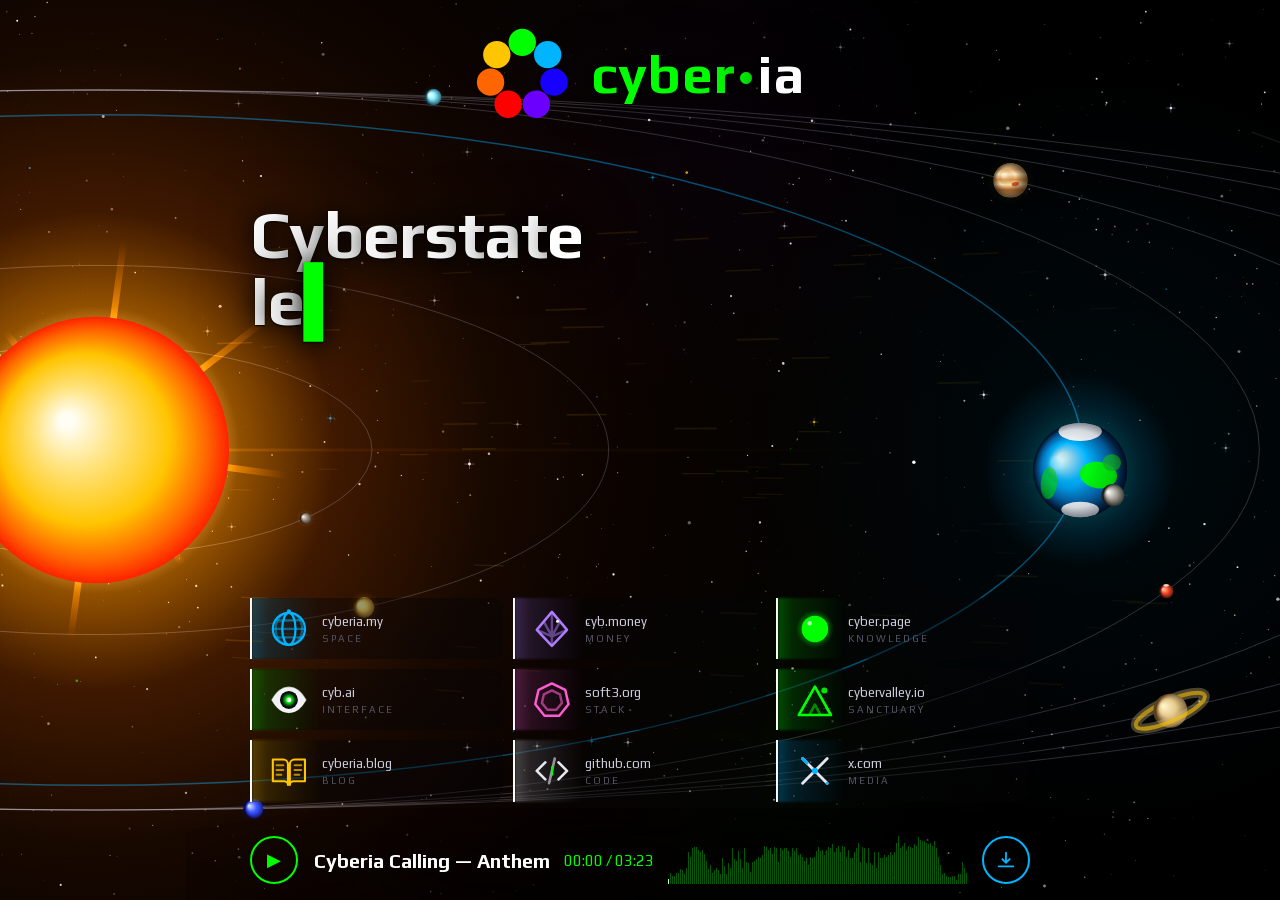
==== commit 66b8e938: "break the second breath before the stars The coda sits on its own line: flourish together, then — on" ====
--- a/index.html
+++ b/index.html
@@ -97,6 +97,10 @@
     line-height: 1.5;
 }
 .tagline .t1 { white-space: nowrap; }
+.tagline .t2 { display: block; }
+@media (min-width: 960px) {
+    .tagline .t2 { white-space: nowrap; } /* <br> still starts the coda; the lead stays one line */
+}
 .tagline b { color: #ccd; font-weight: 400; }
 .caret { color: var(--green); font-weight: 400; animation: caret 0.9s steps(2, end) infinite; }
 @keyframes caret { 50% { opacity: 0; } }
@@ -239,7 +243,7 @@
         <h1>Cyberstate<br />led by<br /><span class="g">superintelligence</span></h1>
         <p class="tagline">
             <span class="t1">A cyberstate is a shared mind uniting space, money and knowledge.</span>
-            <span class="t2">We build the one where humans, machines, animals and all life flourish together — on the way to the stars.</span>
+            <span class="t2">We build the one where humans, machines, animals and all life flourish together<br />— on the way to the stars.</span>
         </p>
     </main>
 
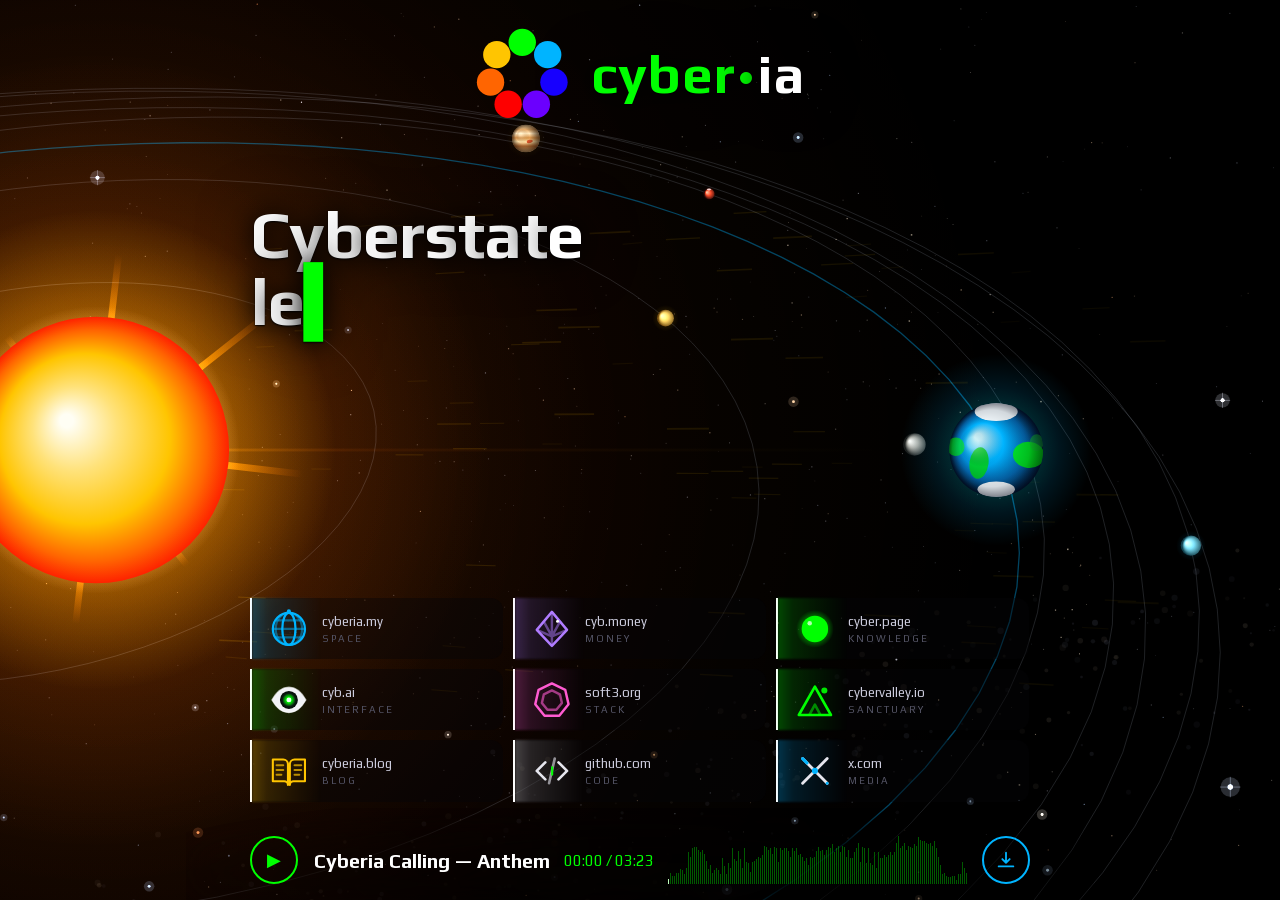
==== commit af841f8f: "feat: lytics tracker on the site" ====
--- a/index.html
+++ b/index.html
@@ -220,6 +220,7 @@
 }
 </style>
 <script type="application/ld+json">[{"@context": "https://schema.org", "@type": "Organization", "@id": "https://cyberia.to/#org", "name": "Cyberia", "alternateName": "cyberia", "url": "https://cyberia.to/", "slogan": "cyberstate led by superintelligence", "description": "A cyberstate is a shared mind uniting space, money and knowledge. We build the one where humans, machines, animals and all life flourish together — on the way to the stars.", "logo": "https://cyberia.to/img/flag.svg", "image": "https://cyberia.to/img/card.png", "sameAs": ["https://cyberia.my", "https://cyb.money", "https://cyber.page", "https://cyb.ai", "https://soft3.org", "https://cybervalley.io", "https://cyberia.blog", "https://github.com/cyberia-to", "https://x.com/cyberiacap"], "foundingDate": "2021"}, {"@context": "https://schema.org", "@type": "WebSite", "@id": "https://cyberia.to/#site", "url": "https://cyberia.to/", "name": "Cyberia", "inLanguage": "en", "publisher": {"@id": "https://cyberia.to/#org"}}, {"@context": "https://schema.org", "@type": "MusicRecording", "name": "Cyberia Calling", "alternativeHeadline": "the anthem of cyberia", "byArtist": {"@type": "Person", "name": "st_joy", "sameAs": "https://x.com/st_joy"}, "duration": "PT3M23S", "datePublished": "2026", "contentUrl": "https://cyberia.to/cyberia.calling.mp3", "encodingFormat": "audio/mpeg", "license": "https://cyber.page/license"}]</script>
+<script type="module" src="https://lytics.cyb.ai/tracker/loader.js" data-endpoint="https://lytics.cyb.ai"></script>
 </head>
 <body>
 <div class="wrap page">
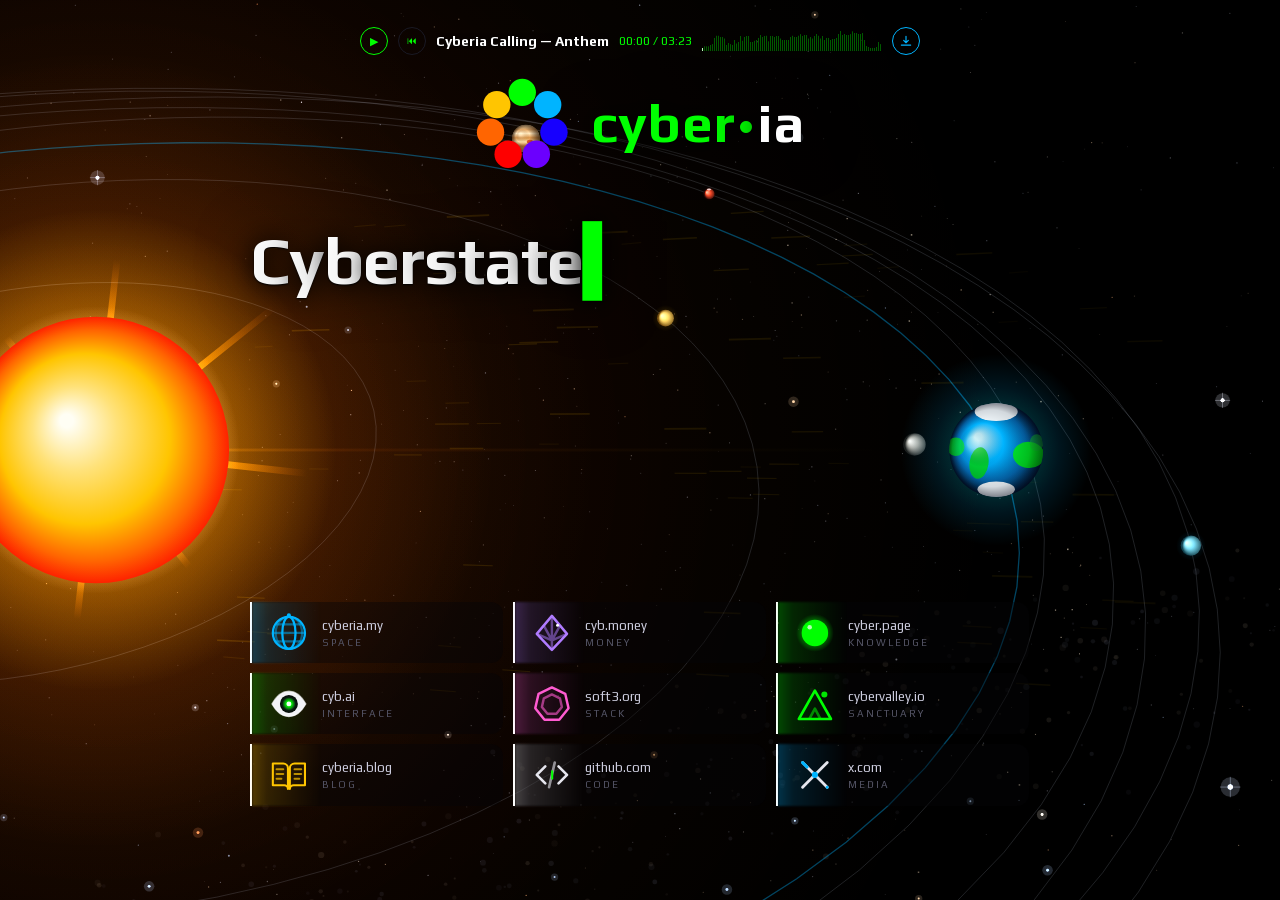
==== commit c2acd928: "feat(page): the anthem as a thin line above the brand, the tiles lifted off the floor, sky.js async " ====
--- a/index.html
+++ b/index.html
@@ -56,8 +56,20 @@
 h1, .tagline, .brand .word { text-shadow: 0 1px 2px #000, 0 0 22px #000, 0 0 54px rgba(0,0,0,0.9); }
 @media (max-width: 959px) { canvas.sky { display: none !important; } }
 
-/* page: three tiers; 41px is the anthem bar player.js adds at the bottom */
-.page { min-height: calc(100svh - min(88px, 5.5vh) - var(--cybp-bar, 76px)); display: flex; flex-direction: column; } /* the anthem bar sets --cybp-bar; every size below scales with the viewport height so the page never scrolls */
+/* page: the anthem on top, then three tiers; every size below scales with the viewport height so the page never scrolls */
+.page { min-height: calc(100svh - min(88px, 5.5vh)); display: flex; flex-direction: column; }
+
+/* the anthem: one thin line above the brand; player.js mounts into the slot */
+.anthem { display: flex; justify-content: center; min-height: 28px; margin-bottom: min(22px, 2.4vh); }
+.anthem .cybp { flex: 0 1 560px; height: 28px; gap: 10px; }
+.anthem .cybp-body { height: 28px; gap: 10px; }
+.anthem .cybp-pp, .anthem .cybp-rw, .anthem .cybp-dl { width: 28px; height: 28px; border-width: 1.5px; }
+.anthem .cybp-pp { font-size: 11px; }
+.anthem .cybp-rw { font-size: 10px; }
+.anthem .cybp-dl svg { width: 14px; height: 14px; }
+.anthem .cybp-name { font-size: 14px; text-shadow: 0 1px 2px #000, 0 0 14px #000; }
+.anthem .cybp-time { font-size: 12px; }
+.anthem .cybp canvas { height: 20px; }
 
 /* the brand is the flag and the name, and it leads home */
 .top { display: flex; align-items: center; justify-content: center; }
@@ -105,8 +117,8 @@
 .caret { color: var(--green); font-weight: 400; animation: caret 0.9s steps(2, end) infinite; }
 @keyframes caret { 50% { opacity: 0; } }
 
-/* the bottom tier: the tiles; the anthem bar is fixed below them */
-.bottom { margin-top: auto; }
+/* the bottom tier: the tiles, lifted off the floor of the screen */
+.bottom { margin-top: auto; padding-bottom: min(72px, 8vh); }
 
 /* tiles: where cyberia lives on the web — three by three; a saber on the left, as on old.cyb.ai */
 .tiles { display: flex; flex-wrap: wrap; gap: min(10px, 1.1vh); }
@@ -200,7 +212,8 @@
 
 @media (max-width: 600px) {
     body { padding: min(20px, 2.4vh) 16px min(24px, 2.8vh); }
-    .page { min-height: calc(100svh - min(44px, 5.2vh) - var(--cybp-bar, 58px)); }
+    .page { min-height: calc(100svh - min(44px, 5.2vh)); }
+    .bottom { padding-bottom: min(36px, 4.5vh); }
     .brand svg { width: min(52px, 6.5vh); }
     .brand .word { font-size: min(26px, 3.3vh); }
     .hero { padding: min(24px, 2.4vh) 0; }
@@ -224,6 +237,8 @@
 </head>
 <body>
 <div class="wrap page">
+
+    <div class="anthem" data-cyberia-player></div>
 
     <header class="top">
         <div class="brand">
@@ -263,7 +278,7 @@
     </footer>
 
 </div>
-<script src="/sky.js" defer></script>
+<script src="/sky.js" async></script>
 <script src="/player.js" async data-track="anthem"></script>
 <script>
 /* the thesis types itself for a visitor; the text is in the html for everyone else and for those who ask for stillness */
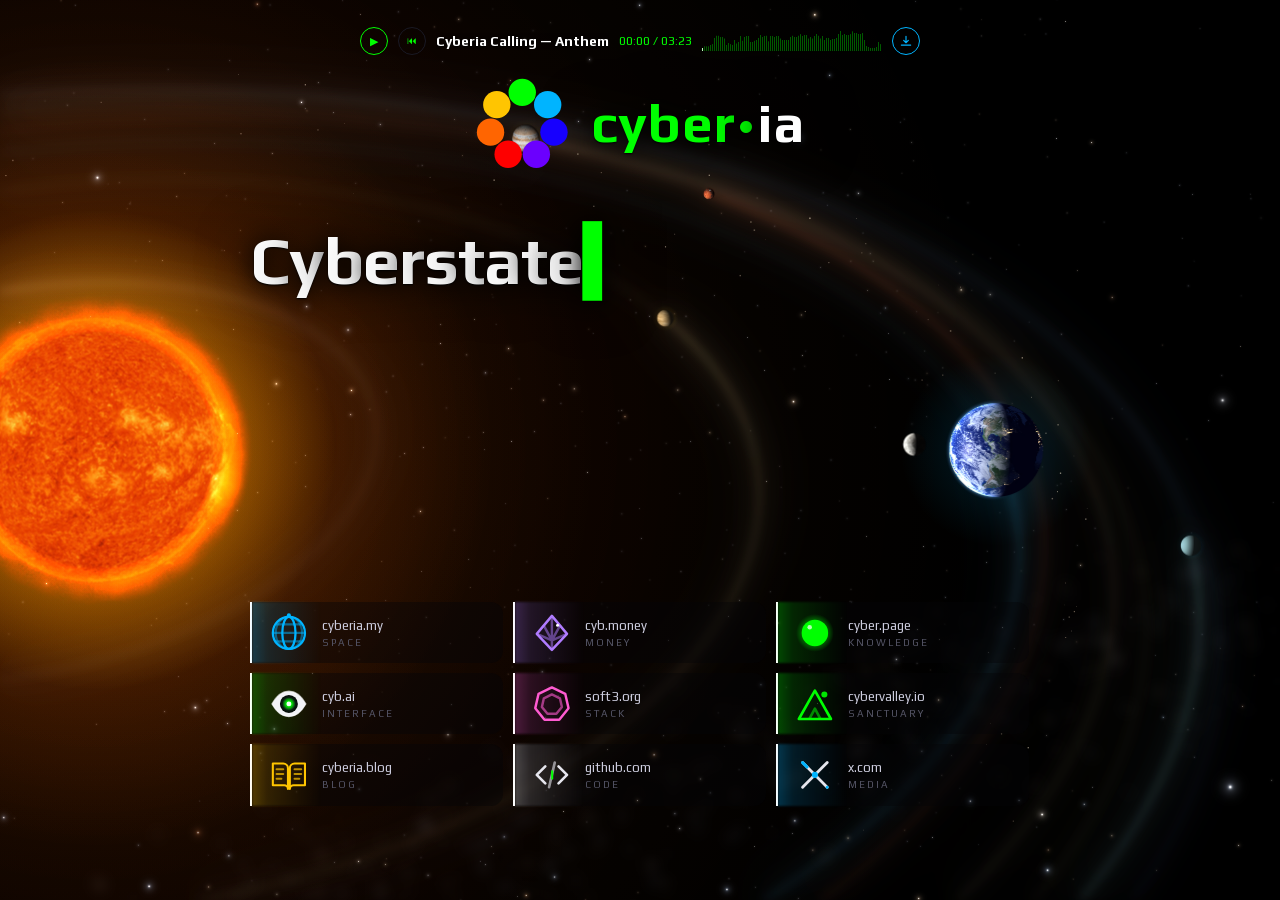
==== commit 0bc21aa8: "refactor(sky): sky.js into sky/ modules — facts, laws, taste, then the machinery One closure of 1014" ====
--- a/index.html
+++ b/index.html
@@ -278,7 +278,7 @@
     </footer>
 
 </div>
-<script src="/sky.js" async></script>
+<script type="module" src="/sky/main.js" async></script>
 <script src="/player.js" async data-track="anthem"></script>
 <script>
 /* the thesis types itself for a visitor; the text is in the html for everyone else and for those who ask for stillness */
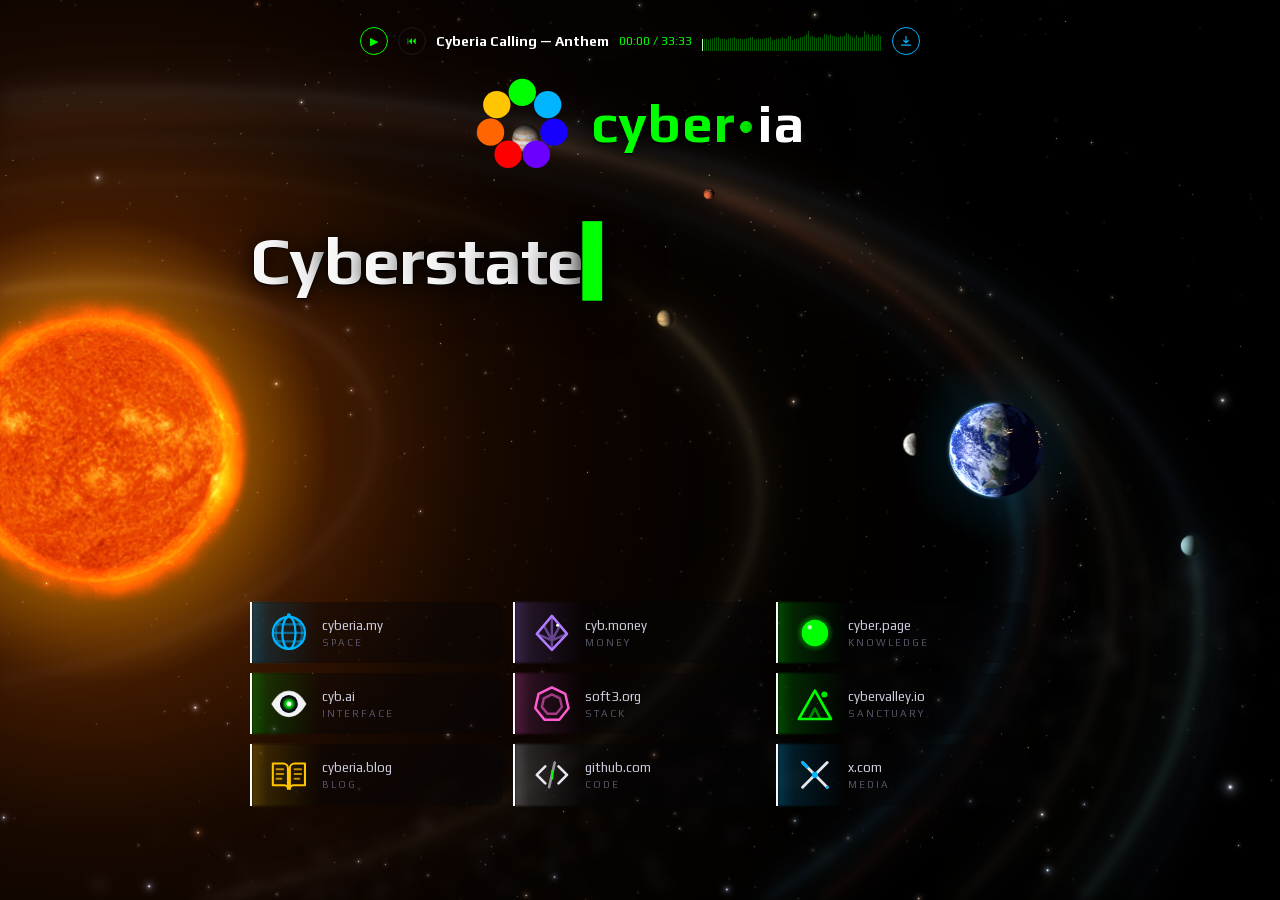
==== commit c048882a: "feat(anthem): Atlas Shrugged I three times, then the set as its tail; the page waits for play cyberi" ====
--- a/index.html
+++ b/index.html
@@ -279,7 +279,7 @@
 
 </div>
 <script type="module" src="/sky/main.js" async></script>
-<script src="/player.js" async data-track="anthem"></script>
+<script src="/player.js" async data-track="anthem" data-autoplay="off"></script>
 <script>
 /* the thesis types itself for a visitor; the text is in the html for everyone else and for those who ask for stillness */
 (function () {
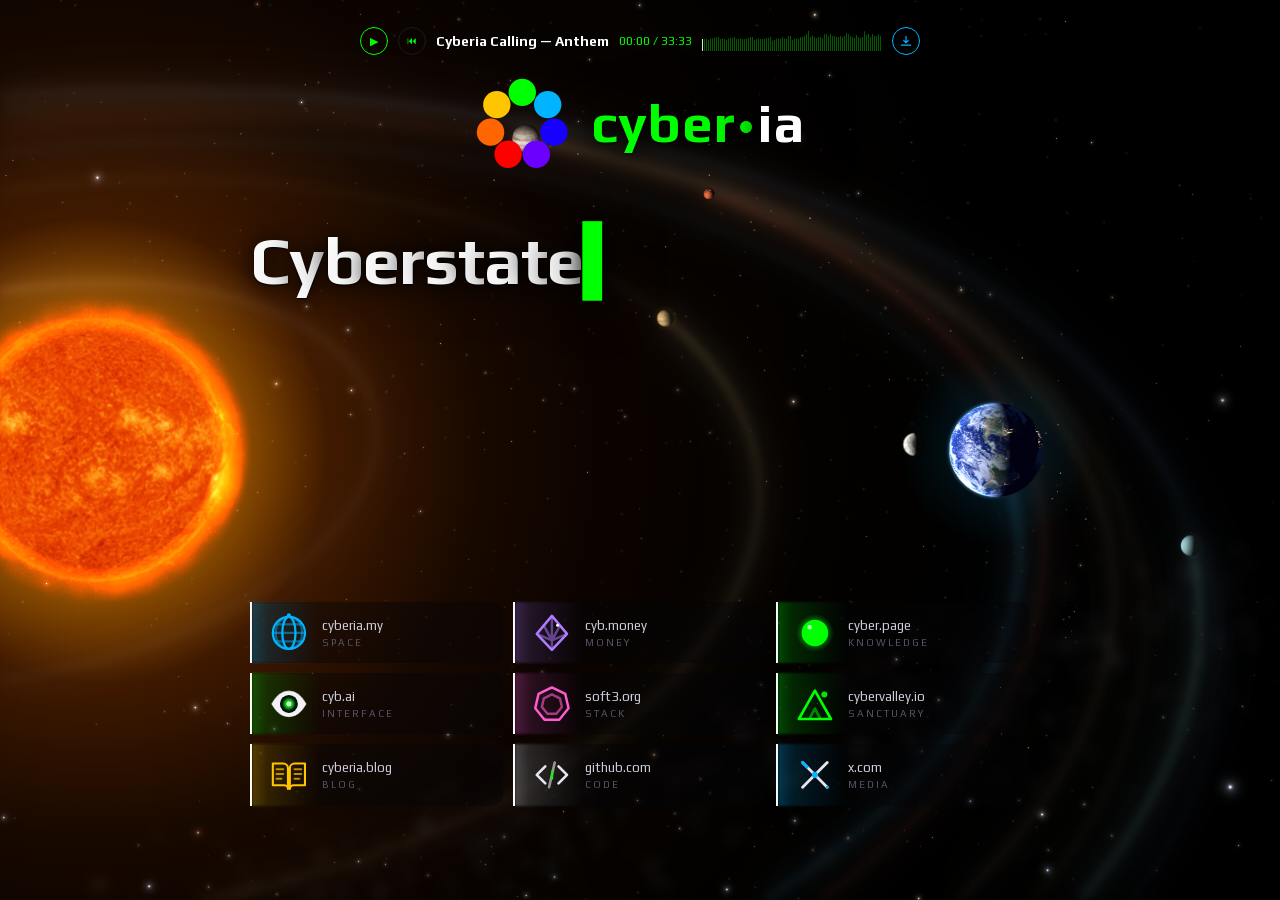
==== commit 1ead7d8e: "feat(player): every embed waits for its play button; data-autoplay="on" brings the old start back" ====
--- a/index.html
+++ b/index.html
@@ -279,7 +279,7 @@
 
 </div>
 <script type="module" src="/sky/main.js" async></script>
-<script src="/player.js" async data-track="anthem" data-autoplay="off"></script>
+<script src="/player.js" async data-track="anthem"></script>
 <script>
 /* the thesis types itself for a visitor; the text is in the html for everyone else and for those who ask for stillness */
 (function () {
